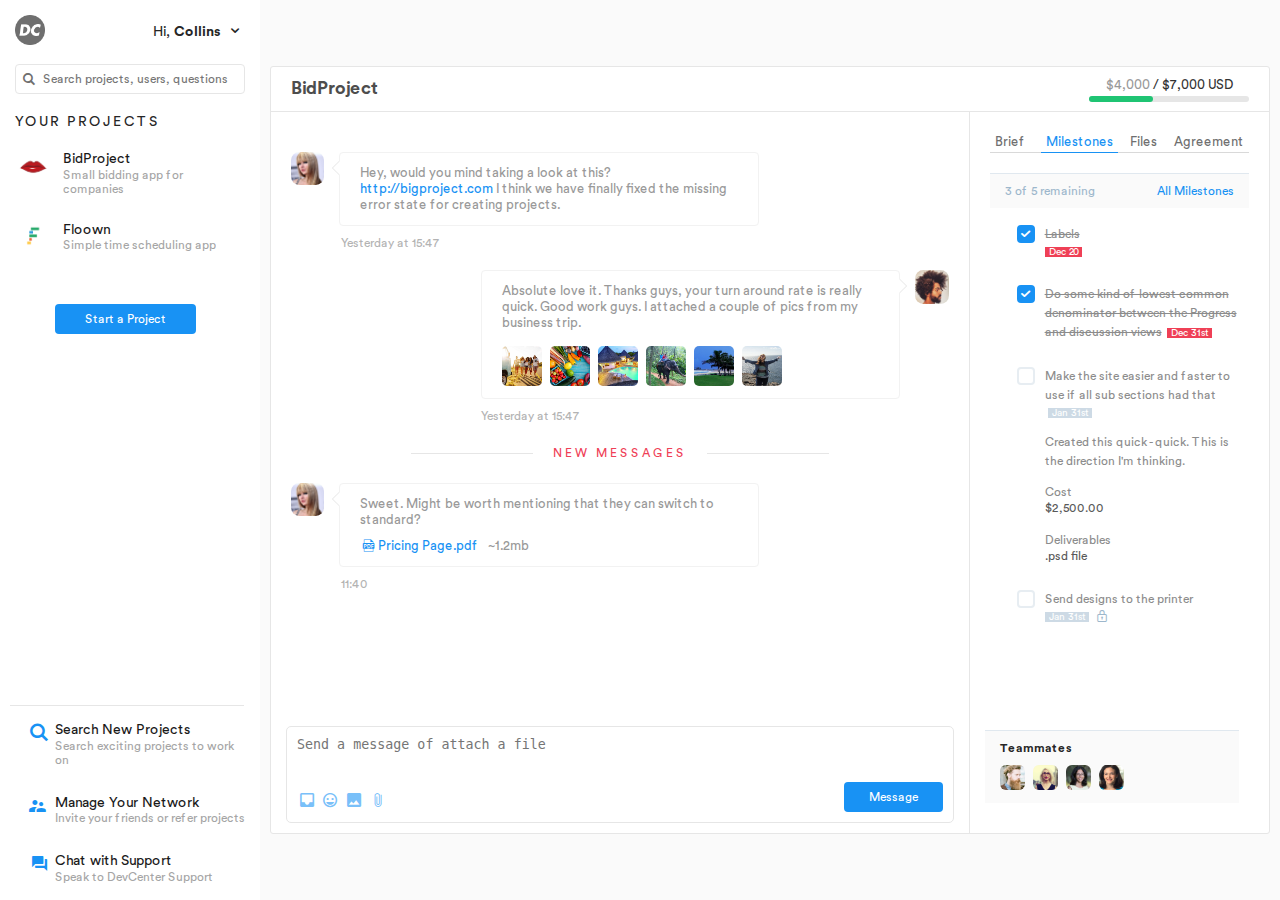
==== project.html @ 0ac83669 "completed dashboard" ====
<!DOCTYPE html>
<html>
<head>
	<title>Dashboard</title>
	<link rel="stylesheet" href="assets/css/styles.css">
	<link rel="stylesheet" href="assets/css/dashboard.css">
</head>
<body>
	<div class="container">
		<div class="sidebar">
			<div class="header row">
				<div class="logo">
					<img src="assets/img/logo.png" alt="logo">
				</div>
				<div class="account">
					Hi, <span class="bold">Collins</span>
					<span class="drop"><i class="wt-down-open"></i></span>
				</div>
			</div>
			<div class="search-box">
				<span class="icon"><i class="wt-search-3"></i></span>
				<input type="text" placeholder="Search projects, users, questions">
			</div>
			<div class="title">YOUR PROJECTS</div>
			<ul class="list addon-left mini">
				<li>
					<div class="addon">
						<img src="assets/img/kiss.png" alt="bidproject">
					</div>
					<div class="content">
						<div class="h5 heading list-heading">BidProject
							<span>Small bidding app for companies</span>
						</div>
					</div>
				</li>
				<li>
					<div class="addon">
						<img src="assets/img/floown.png" alt="floown">
					</div>
					<div class="content">
						<div class="h5 heading list-heading">Floown
							<span>Simple time scheduling app</span>
						</div>
					</div>
				</li>
			</ul>
			<div class="action">
				<button class="blue sm-font start-btn">Start a Project</button>
			</div>

			<div class="footer">
				<ul class="list addon-left mini alt">
					<li>
						<div class="addon">
							<i class="wt-search-3"></i>
						</div>
						<div class="content">
							<div class="h5 heading list-heading">Search New Projects
								<span>Search exciting projects to work on</span>
							</div>
						</div>
					</li>
					<li>
						<div class="addon">
							<i class="wt-android-contact ic-large"></i>
						</div>
						<div class="content">
							<div class="h5 heading list-heading">Manage Your Network
								<span>Invite your friends or refer projects</span>
							</div>
						</div>
					</li>
					<li>
						<div class="addon">
							<i class="wt-android-chat"></i>
						</div>
						<div class="content">
							<div class="h5 heading list-heading">Chat with Support
								<span>Speak to DevCenter Support</span>
							</div>
						</div>
					</li>
				</ul>
			</div>
		</div>

		<div class="board">
			<div class="heading">
				BidProject
				<div class="progress">
					<div class="detail">$4,000 <span>/ $7,000 USD</span></div>
					<div class="progress-bar"><span>&nbsp;</span></div>
				</div>
			</div>
			<div class="content">
				<div class="left">
					<div class="post">
						<div class="photo">
							<img src="assets/img/girl.jpg" alt="girl">
						</div>
						<div class="bubble left">Hey, would you mind taking a look at this? <a href="http://bigproject.com" target="_new">http://bigproject.com</a> I think we have finally fixed the missing error state for creating projects. </div>
					</div>
					<div class="datetime-left">Yesterday at 15:47</div>
					<div class="post">
						<div class="bubble right">
							Absolute love it. Thanks guys, your turn around rate is really quick. Good work guys. I attached a couple of pics from my business trip.
							<div class="collage">
								<div class="item">
									<img src="assets/img/trip01.jpg" alt="trip">
									<div class="overlay"><i class="wt-zoom-in"></i></div>
								</div>
								<div class="item">
									<img src="assets/img/trip02.jpg" alt="trip">
									<div class="overlay"><i class="wt-zoom-in"></i></div>
								</div>
								<div class="item">
									<img src="assets/img/trip03.jpg" alt="trip">
									<div class="overlay"><i class="wt-zoom-in"></i></div>
								</div>
								<div class="item">
									<img src="assets/img/trip04.jpg" alt="trip">
									<div class="overlay"><i class="wt-zoom-in"></i></div>
								</div>
								<div class="item">
									<img src="assets/img/trip05.jpg" alt="trip">
									<div class="overlay"><i class="wt-zoom-in"></i></div>
								</div>
								<div class="item">
									<img src="assets/img/trip06.jpg" alt="trip">
									<div class="overlay"><i class="wt-zoom-in"></i></div>
								</div>
							</div>
						</div>
						<div class="photo photo-right">
							<img src="assets/img/boy.jpg" alt="boy">
						</div>
					</div>
					<div class="datetime-right">Yesterday at 15:47</div>
					<div class="marker new">
						<div class="separator"></div>
						<span>New Messages</span>
					</div>
					<div class="post">
						<div class="photo">
							<img src="assets/img/girl.jpg" alt="girl">
						</div>
						<div class="bubble left">
							Sweet. Might be worth mentioning that they can switch to standard?
							<div class="file wt-pdf">Pricing Page.pdf<span>~1.2mb</span></div>
						</div>
					</div>
					<div class="datetime-left">11:40</div>
					<div class="message-box">
						<textarea placeholder="Send a message of attach a file"></textarea>
						<div class="action-pane">
							<div class="actions">
								<a href="#"><i class="wt-inbox"></i></a>
								<a href="#"><i class="wt-smile"></i></a>
								<a href="#"><i class="wt-photo-fill"></i></a>
								<a href="#"><i class="wt-attachment"></i></a>
							</div>
							<button class="blue sm-font">Message</button>
						</div>
					</div>
				</div>
				<div class="right">
					<ul class="tabs">
						<li><a href="#">Brief</a></li>
						<li class="active"><a href="#">Milestones</a></li>
						<li><a href="#">Files</a></li>
						<li><a href="#">Agreement</a></li>
					</ul>	
					<div class="summary">
						3 of 5 remaining
						<div class="title">All Milestones</div>
					</div>	
					<div class="task">
						<div class="checkbox checked"><i class="wt-ok"></i><input type="checkbox"></div>
						<div class="label checked">
							<p>Labels</p><br><span>Dec 20</span> 
						</div>
					</div>
					<div class="task">
						<div class="checkbox checked"><i class="wt-ok"></i><input type="checkbox"></div>
						<div class="label checked">
							<p>Do some kind of lowest common denominator between the Progress and discussion views</p><span>Dec 31st</span> 
						</div>
					</div>	
					<div class="task">
						<div class="checkbox"><i class="wt-ok"></i><input type="checkbox"></div>
						<div class="label">
							<p>Make the site easier and faster to use if all sub sections had that</p>
							<br>&nbsp;<span class="alt">Jan 31st</span> 
							<br><br><p>Created this quick - quick. This is the direction I'm thinking.</p>
							<br><br>Cost
							<p class="alt">$2,500.00</p>
							<br>Deliverables
							<p class="alt">.psd file</p>
						</div>
					</div>	
					<div class="task">
						<div class="checkbox"><i class="wt-ok"></i><input type="checkbox"></div>
						<div class="label">
							<p>Send designs to the printer</p><br><span class="alt">Jan 31st</span><i class="wt-padlock"></i>
						</div>
					</div>	
					<div class="footer">
						<div class="summary">
							<div class="header">Teammates</div>
							<div class="collage">
								<img src="assets/img/team04.jpg" alt="team">
								<img src="assets/img/team03.jpg" alt="team">
								<img src="assets/img/team02.jpg" alt="team">
								<img src="assets/img/team01.jpg" alt="team">
							</div>
						</div>	
					</div>
				</div>
			</div>
		</div>
	</div>
	
	<script type="text/javascript" src="assets/js/main.js"></script>

</body>
</html>
---- assets/css/styles.css ----
/* Globals */
/* Dimensions (Paddings) */
/* Dimensions (Font Size) */
/* Dimensions (Margin) */
/* Colors (Background) */
/* Colors (Foreground) */
/* Layout */
/* Custom */
@import url("../fonts/fontello/css/web-theme.css");
@import url("../fonts/fontello/css/animation.css");
* {
  padding: 0px;
  margin: 0px;
  border: 0px;
  box-sizing: border-box; }

*:before, *:after {
  box-sizing: border-box;
  position: relative; }

html {
  font-size: 14px;
  font-weight: normal;
  font-family: "Circular", helvetica, san-serif, arial;
  box-sizing: border-box;
  background-color: #ffffff; }

body {
  color: #6f6f6f; }

p {
  line-height: 1.3; }

.light {
  font-size: 14px;
  font-weight: normal;
  font-family: "Circular Light", helvetica, san-serif, arial; }

.bold {
  font-size: 14px;
  font-weight: bold;
  font-family: "Circular", helvetica, san-serif, arial; }

.semi-bold {
  font-size: 14px;
  font-weight: normal;
  font-family: "Circular Medium", helvetica, san-serif, arial; }

.italic {
  font-style: italic; }

.big-font {
  font-size: 64px; }

.big-font-alt {
  font-size: 64px; }

.cc {
  font-family: "Hiragino", arial !important; }

section.grey {
  background-color: #f2f2f2; }
  section.grey .ic-button {
    background-color: #e6e6e6; }
    section.grey .ic-button:hover {
      background-color: #d9d9d9; }

section.red {
  background-color: #ef4056;
  color: #ffffff; }
  section.red .ic-button {
    background-color: #ed2841; }
    section.red .ic-button:hover {
      background-color: #e9132e; }

section.white {
  background-color: #ffffff; }
  section.white .ic-button {
    background-color: #f2f2f2; }
    section.white .ic-button:hover {
      background-color: #e6e6e6; }

section.blue {
  background-color: #2F7E9C;
  color: #ffffff; }
  section.blue .ic-button {
    background-color: #296e88; }
    section.blue .ic-button:hover {
      background-color: #235e75; }

section.orange {
  background-color: #f39c12;
  color: #ffffff; }
  section.orange .ic-button {
    background-color: #e08e0b; }
    section.orange .ic-button:hover {
      background-color: #c87f0a; }

hr {
  background-color: #e6e6e6;
  width: 80%;
  height: 1px;
  margin: 10px 0px; }

hr.wide {
  width: 100%; }

hr.centered {
  margin: 10px auto; }

.break-2 {
  content: "&nbsp;";
  padding: 2px; }

.break-5 {
  content: "&nbsp;";
  padding: 5px; }

.break-10 {
  content: "&nbsp;";
  padding: 10px; }

.break-20 {
  content: "&nbsp;";
  padding: 20px; }

.break-40 {
  content: "&nbsp;";
  padding: 40px; }

/* Grid Definitions */
ul.grid {
  clear: both;
  box-sizing: content-box;
  margin: auto -40px; }

ul.grid:after {
  visibility: hidden;
  display: block;
  content: " ";
  height: 0;
  font-size: 0;
  clear: both; }

ul.grid > li {
  float: left;
  padding: 0px 40px; }

ul.grid.grid-2 > li {
  width: 50%; }

ul.grid.grid-3 > li {
  width: 33.3333%; }

ul.grid.grid-4 > li {
  width: 25%; }

ul.grid.grid-5 > li {
  width: 20%; }

ul.grid.separator > li {
  border-left: 1px solid #e6e6e6; }

ul.grid.separator > li:first-child {
  border-left: 0px; }

/* Lists Definitions */
ul.list {
  list-style: none; }

ul.list li {
  padding: 10px 0px;
  width: 100%; }

ul.list.separator li {
  padding: 10px 0px;
  width: 100%;
  border-bottom: 1px solid #e6e6e6; }

ul.list.separator li:first-child, ul.list li:first-child {
  padding-top: 0px; }

ul.list.separator li:last-child {
  border-bottom: 0px; }

ul.list.addon-right li .addon {
  width: 20%;
  float: right;
  margin-left: 5%;
  padding: 13px 0px; }

ul.list.addon-right li .content {
  width: 75%;
  float: left;
  border-bottom: 1px solid #e6e6e6;
  padding: 10px 0px; }

ul.list.addon-right li:first-child .content {
  padding-top: 0px; }

ul.list.addon-left li .addon {
  width: 20%;
  float: left;
  margin-right: 5%;
  padding: 13px 0px; }

ul.list.addon-left li .content {
  width: 75%;
  float: left;
  border-bottom: 1px solid #e6e6e6;
  padding: 10px 0px; }

ul.list.addon-left li:first-child .content {
  padding-top: 0px; }

ul.list.addon-right li, ul.list.addon-left li {
  clear: both;
  box-sizing: content-box;
  border: 0px;
  padding: 0px; }

ul.list.addon-right li:after, ul.list.addon-left li:after {
  visibility: hidden;
  display: block;
  content: " ";
  height: 0;
  font-size: 0;
  clear: both; }

.list-heading {
  line-height: 1.8 !important;
  margin-top: -5px; }

.list-heading span {
  line-height: 1.2 !important;
  padding-left: 0px !important; }

.header-board {
  position: relative;
  z-index: 1;
  border-bottom: 1px solid #95a5a6;
  box-shadow: 0px 1px 2px rgba(0, 0, 0, 0.2); }

.header-board.large {
  padding: 32px 48px 20px 48px; }

.header-board.small {
  padding: 10px 0px; }

.container {
  max-width: 1000px;
  margin: 0px auto; }

.container.box {
  padding: 40px 0px; }

/* H Headings Definitions */
h1, .h1 {
  font-size: 34px;
  font-weight: 300; }

h2, .h2 {
  font-size: 28px;
  font-weight: 200; }

h3, .h3 {
  font-size: 22px;
  font-weight: 100; }

h4, .h4 {
  font-size: 18px; }

h5, .h5 {
  font-size: 16px; }

h6, .h6 {
  font-size: 12px; }

h1.heading, .h1.heading, h2.heading, .h2.heading,
h3.heading, .h3.heading, h4.heading, .h4.heading,
h5.heading, .h5.heading, h6.heading, .h6.heading {
  line-height: 1.1; }

h1.heading span, .h1.heading span, h2.heading span, .h2.heading span,
h3.heading span, .h3.heading span, h4.heading span, .h4.heading span,
h5.heading span, .h5.heading span, h5.heading span, .h5.heading span {
  font-size: 14px;
  font-weight: "normal";
  font-family: "Circular", helvetica, san-serif, arial;
  font-weight: 400;
  display: block;
  color: inherit;
  font-size: 14px;
  opacity: 0.7;
  padding-left: 1px; }

/* Links Definitino */
a, .a {
  padding: 4px 8px;
  text-decoration: none;
  font-size: 14px;
  font-weight: "normal";
  font-family: "Circular Light", helvetica, san-serif, arial;
  font-weight: bold;
  color: inherit; }

a.underline:hover, .a.underline:hover {
  text-decoration: underline; }

a.red, .a.red {
  color: #ef4056; }
  a.red:hover, .a.red:hover {
    color: #b91025; }

a.orange, .a.orange {
  color: #f39c12; }
  a.orange:hover, .a.orange:hover {
    color: #976008; }

a.dark, .a.dark {
  color: #2c3e50; }
  a.dark:hover, .a.dark:hover {
    color: #080b0e; }

a.white, .a.white {
  color: #ffffff; }
  a.white:hover, .a.white:hover {
    color: #cccccc; }

a.grey, .a.grey {
  color: #95a5a6; }
  a.grey:hover, .a.grey:hover {
    color: #617374; }

a.blue, .a.blue {
  color: #2F7E9C; }
  a.blue:hover, .a.blue:hover {
    color: #173f4e; }

a.small, .a.small {
  font-size: 12px;
  padding: 2px 6px; }

a.clear {
  padding: 0px; }

/* Button Definition */
button, .button {
  border-radius: 4px;
  padding: 10px 14px;
  font-size: 14px;
  font-weight: "normal";
  font-family: "Circular Light", helvetica, san-serif, arial;
  font-weight: bold;
  color: #ffffff !important;
  cursor: pointer;
  margin-right: 10px; }

button.small, .button.small {
  padding: 5px 8px;
  font-size: 12px;
  margin-right: 5px; }

button.large, .button.large {
  padding: 15px 22px; }

button.red, .button.red {
  background-color: #ef4056; }
  button.red:hover, .button.red:hover {
    background-color: #ed2841; }
    button.red:hover:active, .button.red:hover:active {
      background-color: #d1122a; }

button.blue, .button.blue {
  background-color: #2F7E9C; }
  button.blue:hover, .button.blue:hover {
    background-color: #296e88; }
    button.blue:hover:active, .button.blue:hover:active {
      background-color: #1d4f61; }

button.orange, .button.orange {
  background-color: #f39c12; }
  button.orange:hover, .button.orange:hover {
    background-color: #e08e0b; }
    button.orange:hover:active, .button.orange:hover:active {
      background-color: #b06f09; }

button.dark, .button.dark {
  background-color: #2c3e50; }
  button.dark:hover, .button.dark:hover {
    background-color: #233140; }
    button.dark:hover:active, .button.dark:hover:active {
      background-color: #11181f; }

button.white, .button.white {
  background-color: #ffffff;
  color: #6f6f6f !important; }
  button.white:hover, .button.white:hover {
    background-color: #f2f2f2; }
    button.white:hover:active, .button.white:hover:active {
      background-color: #d9d9d9; }

button.rounded, .button.rounded {
  border-radius: 25px; }

/* Form Input Definition */
input {
  max-width: 94%;
  min-width: 80px;
  background-color: #ffffff;
  color: #555555;
  font-size: 14px;
  padding: 8px 14px;
  margin: 4px 6px; }

input.small {
  font-size: 12px;
  padding: 4px 8px; }

input.large {
  font-size: 18px;
  padding: 10px 16px; }

input.wide {
  width: 100%; }

input.rounded {
  border-radius: 15px; }

input.bordered {
  border: 1px solid #555555; }

input.plain {
  border-radius: 0px;
  border-color: transparent; }

.input-wrapper {
  max-width: 100%;
  min-width: 80px;
  display: inline-block;
  margin: 10px; }

.input-wrapper span {
  display: block;
  color: #d9d9d9;
  text-align: left;
  line-height: 1.0;
  text-overflow: ellipsis; }

.input-wrapper input {
  margin: 0px;
  outline: 0px;
  color: #ffffff;
  border: 0px;
  border-radius: 0px;
  background-color: transparent;
  border-bottom: 1px solid #bbbbbb;
  padding-left: 0px; }

.input-wrapper.small span {
  font-size: 12px; }

.input-wrapper.small input {
  font-size: 12px;
  padding: 4px 8px;
  padding-left: 0px; }

.input-wrapper.large input {
  font-size: 18px;
  padding: 10px 16px;
  padding-left: 0px; }

.input-wrapper.grey span {
  color: #888888; }

.input-wrapper.grey input {
  color: #555555;
  border-color: #bbbbbb; }

.ic-small {
  font-size: 14px; }

.ic-large {
  font-size: 20px; }

.ic-x-large {
  font-size: 32px; }

.ic-xx-large {
  font-size: 48px; }

.ic-xxx-large {
  font-size: 96px; }

.ic-x-small {
  font-size: 10px; }

.ic-button {
  padding: 15px;
  border-radius: 5px;
  cursor: pointer; }

.ic-button.rounded {
  border-radius: 50%; }

/* Globals */
.truncate {
  white-space: nowrap;
  overflow: hidden;
  text-overflow: ellipsis; }

.row {
  clear: both;
  box-sizing: content-box; }

.row:after {
  visibility: hidden;
  display: block;
  content: " ";
  height: 0;
  font-size: 0;
  clear: both; }

.hide {
  display: none; }

.show {
  display: inline-block; }

.bg-red {
  background-color: #ef4056; }
  .bg-red .darken {
    background-color: #ed2841; }

.bg-blue {
  background-color: #2F7E9C; }
  .bg-blue .darken {
    background-color: #296e88; }

.bg-orange {
  background-color: #f39c12; }
  .bg-orange .darken {
    background-color: #e08e0b; }

.bg-dark {
  background-color: #2c3e50; }
  .bg-dark .darken {
    background-color: #233140; }

.bg-white {
  background-color: #ffffff; }
  .bg-white .darken {
    background-color: #f2f2f2; }

.bg-grey {
  background-color: #95a5a6; }
  .bg-grey .darken {
    background-color: #87999a; }

/*# sourceMappingURL=styles.css.map */
---- assets/css/dashboard.css ----
/* Globals */
/* Dimensions (Paddings) */
/* Dimensions (Font Size) */
/* Dimensions (Margin) */
/* Colors (Background) */
/* Colors (Foreground) */
/* Layout */
/* Custom */
@import url(../fonts/circular/stylesheet.css);
body {
  font-size: 14px;
  font-weight: normal;
  font-family: "Circular", helvetica, san-serif, arial;
  background-color: #fafafa;
  display: table;
  height: 100%;
  width: 100%;
  min-height: 100vh; }

input, button {
  font-size: 14px;
  font-weight: normal;
  font-family: "Circular", helvetica, san-serif, arial; }

.container {
  background-color: #fafafa;
  display: flex;
  align-items: center;
  justify-content: center;
  min-height: 100%;
  width: 100%;
  max-width: 100vw; }

.sidebar {
  position: fixed;
  width: 260px;
  background-color: #ffffff;
  padding: 15px;
  left: 0px;
  top: 0px;
  height: 100%; }

.sidebar .account {
  color: #262626; }

.sidebar .header {
  height: 34px;
  display: flex;
  align-items: center;
  justify-content: center; }

.sidebar .header .logo {
  max-width: 25%;
  flex: 1;
  align-self: flex-start;
  height: 100%; }

.sidebar .header .logo img {
  width: 30px; }

.sidebar .header .account {
  min-width: 75%;
  flex: 1;
  align-self: center;
  text-align: right; }

.sidebar .search-box {
  font-size: 12px;
  height: 30px;
  border: 1px solid #e6e6e6;
  border-radius: 4px;
  display: flex;
  align-items: center;
  margin-top: 15px; }

.sidebar .search-box .icon {
  margin-left: 5px; }

.sidebar .search-box input {
  font-size: 12px;
  display: inline;
  margin: 0px;
  padding: 0px;
  margin-left: 5px;
  width: 100%;
  outline: 0px; }

.sidebar .title {
  font-weight: 100;
  color: #262626;
  margin-top: 20px;
  margin-bottom: 10px;
  letter-spacing: 2px; }

.sidebar .start-btn {
  padding: 8px 30px;
  align-self: center; }

.sidebar .action {
  display: flex;
  align-items: center;
  justify-content: center;
  margin: 40px auto; }

.sidebar .footer {
  background-color: #ffffff;
  position: absolute;
  bottom: 0px;
  left: 10px;
  width: 90%;
  height: auto;
  border-top: 1px solid #e6e6e6; }

/* Board definition */
.board {
  background-color: #ffffff;
  border: 1px solid #e6e6e6;
  border-radius: 3px;
  width: 1000px;
  height: 768px;
  margin-left: 260px; }

.board .heading {
  font-size: 18px;
  font-weight: bold;
  color: #4d4d4d;
  padding: 10px 20px;
  border-bottom: 1px solid #e6e6e6;
  height: 45px; }

.board .heading .progress {
  float: right;
  width: 160px;
  text-align: center; }

.board .heading .progress .detail {
  font-size: 13px;
  font-weight: 100;
  color: #999999; }

.board .heading .progress .detail span {
  color: #333333; }

.board .heading .progress .progress-bar {
  background-color: #e6e6e6;
  height: 6px;
  border-radius: 3px;
  margin-top: 3px; }

.progress .progress-bar span {
  display: block;
  width: 40%;
  background-color: #1fc473;
  height: 100%;
  border-radius: 3px; }

.board .content {
  display: flex;
  width: 100%;
  height: calc(100% - 45px); }

.board .content > .left {
  width: 70%;
  border-right: 1px solid #e6e6e6;
  position: relative;
  overflow-y: scroll; }

.board .content .left > .post:first-child {
  margin-top: 40px; }

.board .content > .right {
  position: relative;
  width: 30%;
  overflow-y: scroll;
  padding: 20px; }

.board .content > .right .footer {
  position: absolute;
  bottom: 20px;
  left: 15px;
  width: calc(100% - 45px); }

/* post definition */
.post {
  display: flex;
  margin: 10px; }

.post .photo {
  width: 50px;
  height: 50px;
  margin-left: 10px; }

.post .photo.photo-right {
  margin-right: 10px;
  margin-left: 0px; }

.post .photo img {
  width: 100%;
  border-radius: 25%; }

.post .bubble {
  position: relative;
  margin-left: 15px;
  border: 1px solid #f2f2f2;
  padding: 12px 20px;
  font-size: 13px;
  color: #999999; }

.post .bubble.left {
  margin-right: 200px;
  border-radius: 4px;
  width: calc(100% - 60px); }

.post .bubble.left::after {
  content: "";
  position: absolute;
  top: 10px;
  left: -5px;
  background-color: #ffffff;
  height: 10px;
  width: 10px;
  transform: rotateZ(-45deg); }

.post .bubble.left::before {
  content: "";
  position: absolute;
  top: 10px;
  left: -6px;
  background-color: #e6e6e6;
  height: 10px;
  width: 10px;
  transform: rotateZ(-45deg); }

.post .bubble.right {
  margin-left: 200px;
  border-radius: 4px;
  width: calc(100% - 80px);
  margin-right: 15px; }

.post .bubble.right::after {
  content: "";
  position: absolute;
  top: 10px;
  right: -5px;
  background-color: #ffffff;
  height: 10px;
  width: 10px;
  transform: rotateZ(-45deg); }

.post .bubble.right::before {
  content: "";
  position: absolute;
  top: 10px;
  right: -6px;
  background-color: #e6e6e6;
  height: 10px;
  width: 10px;
  transform: rotateZ(-45deg); }

.datetime-left {
  margin: 0px 0px 20px 70px;
  color: #b3b3b3;
  font-size: 12px; }

.datetime-right {
  margin: 0px 0px 20px 210px;
  color: #b3b3b3;
  font-size: 12px; }

.post .bubble a {
  font-size: inherit;
  font-weight: inherit;
  padding: 0px;
  font-family: inherit;
  color: #1892F4; }

.post .bubble .collage {
  width: 100%;
  height: 40px;
  margin-top: 15px;
  text-align: left; }

.post .bubble .collage .item {
  position: relative;
  width: 40px;
  height: 40px;
  margin-right: 5px;
  display: inline-block; }

.post .bubble .collage .item img {
  border-radius: 5px;
  max-width: 100%; }

.post .bubble .collage .item .overlay {
  transition: all .4s ease-in-out;
  position: absolute;
  height: 100%;
  width: 100%;
  left: 0px;
  top: 0px;
  background-color: rgba(0, 15, 50, 0.7);
  border-radius: 5px;
  display: flex;
  align-items: center;
  justify-content: center;
  color: #ffffff;
  opacity: 0; }

.post .bubble .collage .item:hover > .overlay {
  opacity: 1; }

.post .bubble .file {
  color: #1892F4;
  margin-top: 10px;
  cursor: pointer; }

.post .bubble .file span {
  color: #999999;
  margin-left: 10px; }

/* message-box definition */
.message-box {
  position: absolute;
  bottom: 10px;
  left: 15px;
  border: 1px solid #e6e6e6;
  border-radius: 5px;
  width: calc(100% - 30px);
  background-color: #ffffff; }

.message-box textarea {
  width: calc(100% - 20px);
  height: calc(100% - 50px);
  padding: 10px;
  background-color: transparent;
  outline: 0px;
  resize: none; }

.message-box .action-pane {
  display: flex; }

.message-box .action-pane .actions {
  width: 40%;
  flex: 1;
  align-self: flex-start;
  margin-top: 10px;
  margin-left: 10px; }

.message-box .action-pane .actions a {
  padding: 0px;
  color: #79c0f9; }
  .message-box .action-pane .actions a:hover {
    color: #1892f4; }

.message-box .action-pane button {
  align-self: flex-end;
  margin-bottom: 10px;
  padding: 8px 25px; }

.marker {
  display: flex;
  align-items: center;
  justify-content: center;
  margin: 20px auto;
  height: 20px;
  background-color: #ffffff;
  border: 0px; }

.marker .separator {
  background-color: #e6e6e6;
  height: 1px;
  width: 60%; }

.marker span {
  position: absolute;
  text-transform: uppercase;
  background-color: inherit;
  padding: 0px 20px; }

.marker.new span {
  color: #ef4056;
  font-size: 12px;
  letter-spacing: 3px; }

.right .summary {
  margin-top: 20px;
  border-top: 1px solid #e0e8ef;
  background-color: #fafafa;
  padding: 10px 15px;
  font-size: 12px;
  color: #9db7cc;
  margin-bottom: 10px; }

.right .summary > .title {
  float: right;
  color: #1892F4; }

.right .task {
  display: flex;
  min-height: 50px;
  margin: 10px 20px;
  border-radius: 4px;
  border: 2px solid transparent;
  padding: 5px;
  margin-right: 0px;
  cursor: default; }

.right .task:hover {
  border-color: #e7edf2; }

.right .task .checkbox {
  align-self: flex-start;
  width: 18px;
  margin-right: 10px; }

.right .task .label {
  width: calc(100% - 28px);
  color: #8c8c8c;
  font-size: 12px; }

.right .task .label span {
  background-color: #ef4056;
  color: #ffffff;
  padding: 0px 4px;
  font-size: 10px; }

.right .task .label span.alt {
  background-color: #9db7cc;
  opacity: 0.5;
  margin-top: 10px; }

.right .task .label p {
  display: inline;
  margin-right: 5px;
  line-height: 1.6; }

.right .task .label p.alt {
  color: #595959;
  display: block; }

.right .task .label.checked p {
  text-decoration: line-through; }

.right .task .label i {
  margin-left: 5px;
  color: #9db7cc; }

.right .footer > .summary .header {
  font-size: 12px;
  font-weight: 600;
  color: #262626; }

.right .footer > .summary .collage {
  margin-top: 10px; }

.right .footer > .summary .collage img {
  width: 25px;
  height: 25px;
  border-radius: 6px;
  display: inline-block;
  margin-right: 5px; }

div.checkbox input {
  display: none; }

div.checkbox i {
  visibility: hidden;
  font-size: 10px;
  color: #ffffff; }

div.checkbox {
  border: 2px solid #e7edf2;
  border-radius: 4px;
  height: 18px;
  width: 18px;
  transition: all .2s ease-in-out;
  cursor: pointer;
  display: flex;
  align-items: center; }

div.checkbox:hover {
  border-color: #1892F4; }

div.checkbox.checked {
  background-color: #1892F4;
  border-color: #1892F4; }
  div.checkbox.checked:hover {
    background-color: #0b85e7; }

div.checkbox.checked > i {
  visibility: visible; }

ul.tabs {
  list-style: none;
  display: flex; }

ul.tabs li {
  display: inline-flex;
  flex: 1;
  border-bottom: 1px solid #d9d9d9;
  text-align: center; }

ul.tabs li:hover {
  border-bottom: 1px solid #1892F4; }

ul.tabs li.active {
  border-bottom: 1px solid #1892F4;
  color: #1892F4; }

ul.tabs li a {
  font-size: 13px;
  font-family: inherit;
  font-weight: 100;
  padding: 2px 5px;
  text-align: center;
  display: block;
  width: 100%; }

ul.tabs > li:first-child a, li:last-child a {
  width: auto;
  display: block; }

button.blue {
  background-color: #1892F4; }
  button.blue:hover {
    background-color: #0b85e7; }
    button.blue:hover:active {
      background-color: #0969b7; }

button.sm-font {
  font-size: 12px; }

ul.list.mini {
  margin-left: -10px; }

ul.list.mini li .addon {
  width: 15%;
  padding: 0px;
  margin-top: 0px;
  margin-left: 5px; }

ul.list.mini li .addon img {
  width: 100%;
  border-radius: 4px; }

ul.list.mini li .content {
  border: 0px;
  width: auto;
  padding: 0px;
  max-width: 75%; }

ul.list.mini li .content .heading {
  font-size: 14px;
  color: #1a1a1a;
  line-height: 1.2 !important;
  margin: 0px; }

ul.list.mini li .content .heading span {
  color: gray;
  font-size: 12px; }

ul.list.mini li {
  background-color: #ffffff;
  border-radius: 4px;
  margin: 5px auto;
  padding: 10px 5px;
  cursor: default; }
  ul.list.mini li:hover {
    background-color: #f2f2f2; }
    ul.list.mini li:hover:active {
      background-color: #d9d9d9; }

ul.list.mini.alt {
  margin-left: -5px; }

ul.list.mini.alt li .addon {
  color: #1892F4;
  font-size: 18px;
  text-align: right;
  display: flex;
  align-content: center;
  justify-content: flex-end;
  margin-right: 3px;
  transition: all .2s ease-in-out; }

ul.list.mini.alt li {
  border: 1px solid transparent; }

ul.list.mini.alt li:hover {
  background-color: #ffffff;
  border: 1px solid #e6e6e6; }

ul.list.mini.alt li .content {
  max-width: 80%; }

ul.list.mini.alt li:hover > .addon {
  width: 10%; }

/*# sourceMappingURL=dashboard.css.map */
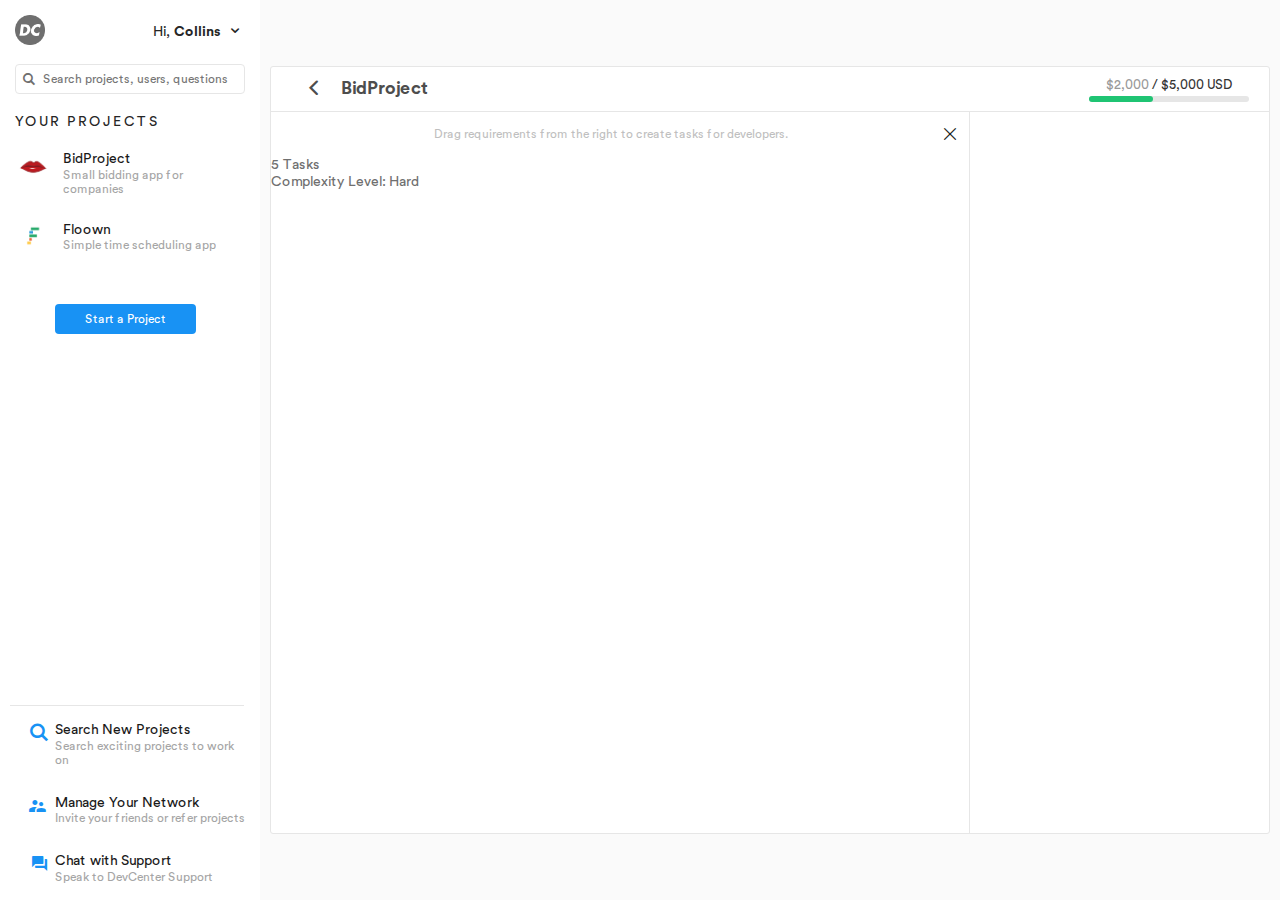
==== commit 7226bb39: "project page startup" ====
--- a/project.html
+++ b/project.html
@@ -1,7 +1,7 @@
 <!DOCTYPE html>
 <html>
 <head>
-	<title>Dashboard</title>
+	<title>BidProject</title>
 	<link rel="stylesheet" href="assets/css/styles.css">
 	<link rel="stylesheet" href="assets/css/dashboard.css">
 </head>
@@ -86,135 +86,30 @@
 
 		<div class="board">
 			<div class="heading">
+				<div class="back-btn"><i class="wt-left-open-1"></i></div>
 				BidProject
 				<div class="progress">
-					<div class="detail">$4,000 <span>/ $7,000 USD</span></div>
+					<div class="detail">$2,000 <span>/ $5,000 USD</span></div>
 					<div class="progress-bar"><span>&nbsp;</span></div>
 				</div>
 			</div>
 			<div class="content">
 				<div class="left">
-					<div class="post">
-						<div class="photo">
-							<img src="assets/img/girl.jpg" alt="girl">
+					<div class="alert">Drag requirements from the right to create tasks for developers. <span><i class="wt-cancel-1"></i></span></div>
+					<div class="assignment">
+						<div class="action">
+							<p>5 Tasks</p>
+							<span>Complexity Level: Hard</span>
 						</div>
-						<div class="bubble left">Hey, would you mind taking a look at this? <a href="http://bigproject.com" target="_new">http://bigproject.com</a> I think we have finally fixed the missing error state for creating projects. </div>
-					</div>
-					<div class="datetime-left">Yesterday at 15:47</div>
-					<div class="post">
-						<div class="bubble right">
-							Absolute love it. Thanks guys, your turn around rate is really quick. Good work guys. I attached a couple of pics from my business trip.
-							<div class="collage">
-								<div class="item">
-									<img src="assets/img/trip01.jpg" alt="trip">
-									<div class="overlay"><i class="wt-zoom-in"></i></div>
-								</div>
-								<div class="item">
-									<img src="assets/img/trip02.jpg" alt="trip">
-									<div class="overlay"><i class="wt-zoom-in"></i></div>
-								</div>
-								<div class="item">
-									<img src="assets/img/trip03.jpg" alt="trip">
-									<div class="overlay"><i class="wt-zoom-in"></i></div>
-								</div>
-								<div class="item">
-									<img src="assets/img/trip04.jpg" alt="trip">
-									<div class="overlay"><i class="wt-zoom-in"></i></div>
-								</div>
-								<div class="item">
-									<img src="assets/img/trip05.jpg" alt="trip">
-									<div class="overlay"><i class="wt-zoom-in"></i></div>
-								</div>
-								<div class="item">
-									<img src="assets/img/trip06.jpg" alt="trip">
-									<div class="overlay"><i class="wt-zoom-in"></i></div>
-								</div>
-							</div>
-						</div>
-						<div class="photo photo-right">
-							<img src="assets/img/boy.jpg" alt="boy">
+						<div class="tags">
+							
 						</div>
 					</div>
-					<div class="datetime-right">Yesterday at 15:47</div>
-					<div class="marker new">
-						<div class="separator"></div>
-						<span>New Messages</span>
-					</div>
-					<div class="post">
-						<div class="photo">
-							<img src="assets/img/girl.jpg" alt="girl">
-						</div>
-						<div class="bubble left">
-							Sweet. Might be worth mentioning that they can switch to standard?
-							<div class="file wt-pdf">Pricing Page.pdf<span>~1.2mb</span></div>
-						</div>
-					</div>
-					<div class="datetime-left">11:40</div>
-					<div class="message-box">
-						<textarea placeholder="Send a message of attach a file"></textarea>
-						<div class="action-pane">
-							<div class="actions">
-								<a href="#"><i class="wt-inbox"></i></a>
-								<a href="#"><i class="wt-smile"></i></a>
-								<a href="#"><i class="wt-photo-fill"></i></a>
-								<a href="#"><i class="wt-attachment"></i></a>
-							</div>
-							<button class="blue sm-font">Message</button>
-						</div>
-					</div>
+					<div class="assignment"></div>
+					<div class="assignment"></div>
 				</div>
 				<div class="right">
-					<ul class="tabs">
-						<li><a href="#">Brief</a></li>
-						<li class="active"><a href="#">Milestones</a></li>
-						<li><a href="#">Files</a></li>
-						<li><a href="#">Agreement</a></li>
-					</ul>	
-					<div class="summary">
-						3 of 5 remaining
-						<div class="title">All Milestones</div>
-					</div>	
-					<div class="task">
-						<div class="checkbox checked"><i class="wt-ok"></i><input type="checkbox"></div>
-						<div class="label checked">
-							<p>Labels</p><br><span>Dec 20</span> 
-						</div>
-					</div>
-					<div class="task">
-						<div class="checkbox checked"><i class="wt-ok"></i><input type="checkbox"></div>
-						<div class="label checked">
-							<p>Do some kind of lowest common denominator between the Progress and discussion views</p><span>Dec 31st</span> 
-						</div>
-					</div>	
-					<div class="task">
-						<div class="checkbox"><i class="wt-ok"></i><input type="checkbox"></div>
-						<div class="label">
-							<p>Make the site easier and faster to use if all sub sections had that</p>
-							<br>&nbsp;<span class="alt">Jan 31st</span> 
-							<br><br><p>Created this quick - quick. This is the direction I'm thinking.</p>
-							<br><br>Cost
-							<p class="alt">$2,500.00</p>
-							<br>Deliverables
-							<p class="alt">.psd file</p>
-						</div>
-					</div>	
-					<div class="task">
-						<div class="checkbox"><i class="wt-ok"></i><input type="checkbox"></div>
-						<div class="label">
-							<p>Send designs to the printer</p><br><span class="alt">Jan 31st</span><i class="wt-padlock"></i>
-						</div>
-					</div>	
-					<div class="footer">
-						<div class="summary">
-							<div class="header">Teammates</div>
-							<div class="collage">
-								<img src="assets/img/team04.jpg" alt="team">
-								<img src="assets/img/team03.jpg" alt="team">
-								<img src="assets/img/team02.jpg" alt="team">
-								<img src="assets/img/team01.jpg" alt="team">
-							</div>
-						</div>	
-					</div>
+					
 				</div>
 			</div>
 		</div>
--- a/assets/css/styles.css
+++ b/assets/css/styles.css
@@ -298,10 +298,6 @@
 a, .a {
   padding: 4px 8px;
   text-decoration: none;
-  font-size: 14px;
-  font-weight: "normal";
-  font-family: "Circular Light", helvetica, san-serif, arial;
-  font-weight: bold;
   color: inherit; }
 
 a.underline:hover, .a.underline:hover {
@@ -342,7 +338,8 @@
   padding: 2px 6px; }
 
 a.clear {
-  padding: 0px; }
+  padding: 0px;
+  font-weight: 100; }
 
 /* Button Definition */
 button, .button {
--- a/assets/css/dashboard.css
+++ b/assets/css/dashboard.css
@@ -147,12 +147,11 @@
   border-radius: 3px;
   margin-top: 3px; }
 
-.progress .progress-bar span {
-  display: block;
-  width: 40%;
-  background-color: #1fc473;
-  height: 100%;
-  border-radius: 3px; }
+.board .heading .back-btn {
+  float: left;
+  width: 40px;
+  cursor: pointer;
+  margin-left: 10px; }
 
 .board .content {
   display: flex;
@@ -460,6 +459,23 @@
   display: inline-block;
   margin-right: 5px; }
 
+div.alert {
+  padding: 15px 10px;
+  font-size: 12px;
+  text-align: center;
+  color: #bfbfbf; }
+
+div.alert span {
+  float: right;
+  color: #1a1a1a; }
+
+div.progress .progress-bar span {
+  display: block;
+  width: 40%;
+  background-color: #1fc473;
+  height: 100%;
+  border-radius: 3px; }
+
 div.checkbox input {
   display: none; }
 
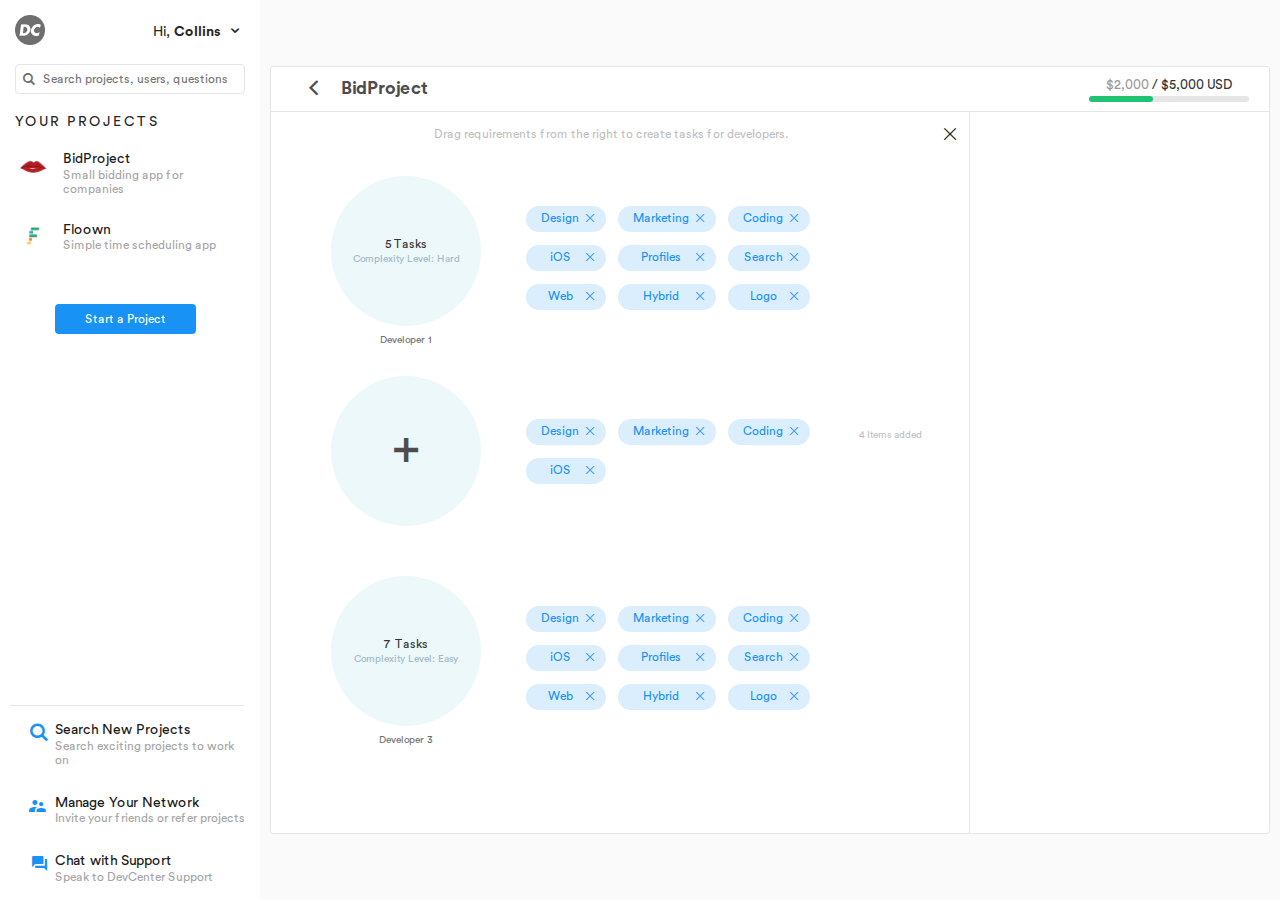
==== commit 0a5c49af: "finalized project center" ====
--- a/project.html
+++ b/project.html
@@ -98,15 +98,58 @@
 					<div class="alert">Drag requirements from the right to create tasks for developers. <span><i class="wt-cancel-1"></i></span></div>
 					<div class="assignment">
 						<div class="action">
-							<p>5 Tasks</p>
-							<span>Complexity Level: Hard</span>
+							<div>
+								<p>5 Tasks</p>
+								<span>Complexity Level: Hard</span>
+							</div>
+							<div class="tag-line">Developer 1</div>
 						</div>
 						<div class="tags">
-							
+							<div class="tag">Design<span><i class="wt-cancel-1"></i></span></div>
+							<div class="tag">Marketing<span><i class="wt-cancel-1"></i></span></div>
+							<div class="tag">Coding<span><i class="wt-cancel-1"></i></span></div>
+							<div class="tag">iOS<span><i class="wt-cancel-1"></i></span></div>
+							<div class="tag">Profiles<span><i class="wt-cancel-1"></i></span></div>
+							<div class="tag">Search<span><i class="wt-cancel-1"></i></span></div>
+							<div class="tag">Web<span><i class="wt-cancel-1"></i></span></div>
+							<div class="tag">Hybrid<span><i class="wt-cancel-1"></i></span></div>
+							<div class="tag">Logo<span><i class="wt-cancel-1"></i></span></div>
 						</div>
 					</div>
-					<div class="assignment"></div>
-					<div class="assignment"></div>
+					<div class="assignment">
+						<div class="action">
+							<div>
+								<i class="wt-cancel ic-large rt"></i>
+							</div>
+						</div>
+						<div class="tags">
+							<div class="tag">Design<span><i class="wt-cancel-1"></i></span></div>
+							<div class="tag">Marketing<span><i class="wt-cancel-1"></i></span></div>
+							<div class="tag">Coding<span><i class="wt-cancel-1"></i></span></div>
+							<div class="tag">iOS<span><i class="wt-cancel-1"></i></span></div>
+							<div class="tag-line alt">4 Items added</div>
+						</div>
+					</div>
+					<div class="assignment">
+						<div class="action">
+							<div>
+								<p>7 Tasks</p>
+								<span>Complexity Level: Easy</span>
+							</div>
+							<div class="tag-line">Developer 3</div>
+						</div>
+						<div class="tags">
+							<div class="tag">Design<span><i class="wt-cancel-1"></i></span></div>
+							<div class="tag">Marketing<span><i class="wt-cancel-1"></i></span></div>
+							<div class="tag">Coding<span><i class="wt-cancel-1"></i></span></div>
+							<div class="tag">iOS<span><i class="wt-cancel-1"></i></span></div>
+							<div class="tag">Profiles<span><i class="wt-cancel-1"></i></span></div>
+							<div class="tag">Search<span><i class="wt-cancel-1"></i></span></div>
+							<div class="tag">Web<span><i class="wt-cancel-1"></i></span></div>
+							<div class="tag">Hybrid<span><i class="wt-cancel-1"></i></span></div>
+							<div class="tag">Logo<span><i class="wt-cancel-1"></i></span></div>
+						</div>
+					</div>
 				</div>
 				<div class="right">
 					
--- a/assets/css/dashboard.css
+++ b/assets/css/dashboard.css
@@ -459,6 +459,79 @@
   display: inline-block;
   margin-right: 5px; }
 
+.assignment {
+  display: flex;
+  margin: 20px 20px 50px 60px; }
+
+.assignment .action {
+  display: table;
+  border-radius: 50%;
+  height: 150px;
+  width: 150px;
+  background-color: #edf8fa;
+  position: relative; }
+
+.assignment .action > div:first-child {
+  display: table-cell;
+  vertical-align: middle;
+  width: 100%;
+  text-align: center;
+  font-size: 10px; }
+
+.assignment .action p {
+  color: #333333;
+  font-size: 12px; }
+
+.assignment .action span {
+  color: #9db7cc; }
+
+.assignment .tags {
+  display: grid;
+  grid-template-columns: auto auto auto;
+  grid-gap: 3px 2px;
+  margin-left: 40px;
+  width: calc(80% - 200px);
+  max-height: 100px;
+  align-self: center;
+  position: relative; }
+
+.assignment .tags .tag {
+  background-color: #dbeefd;
+  padding: 5px 10px;
+  margin: 5px;
+  border-radius: 15px;
+  font-size: 12px;
+  color: #1892F4;
+  height: 26px;
+  text-align: center; }
+
+.assignment .tags .tag span {
+  float: right;
+  font-size: 8px;
+  line-height: 2; }
+
+.assignment .tag-line {
+  font-size: 10px;
+  position: absolute;
+  bottom: -20px;
+  left: 0px;
+  width: 100%;
+  text-align: center; }
+
+.assignment .tag-line.alt {
+  left: 100%;
+  width: auto;
+  top: 15px;
+  bottom: auto;
+  min-width: 150px;
+  color: #bfbfbf; }
+
+.assignment .action > div:first-child i {
+  color: #4d4d4d; }
+
+.assignment .action > div:first-child i.rt::before {
+  transform: rotateZ(-45deg); }
+
 div.alert {
   padding: 15px 10px;
   font-size: 12px;
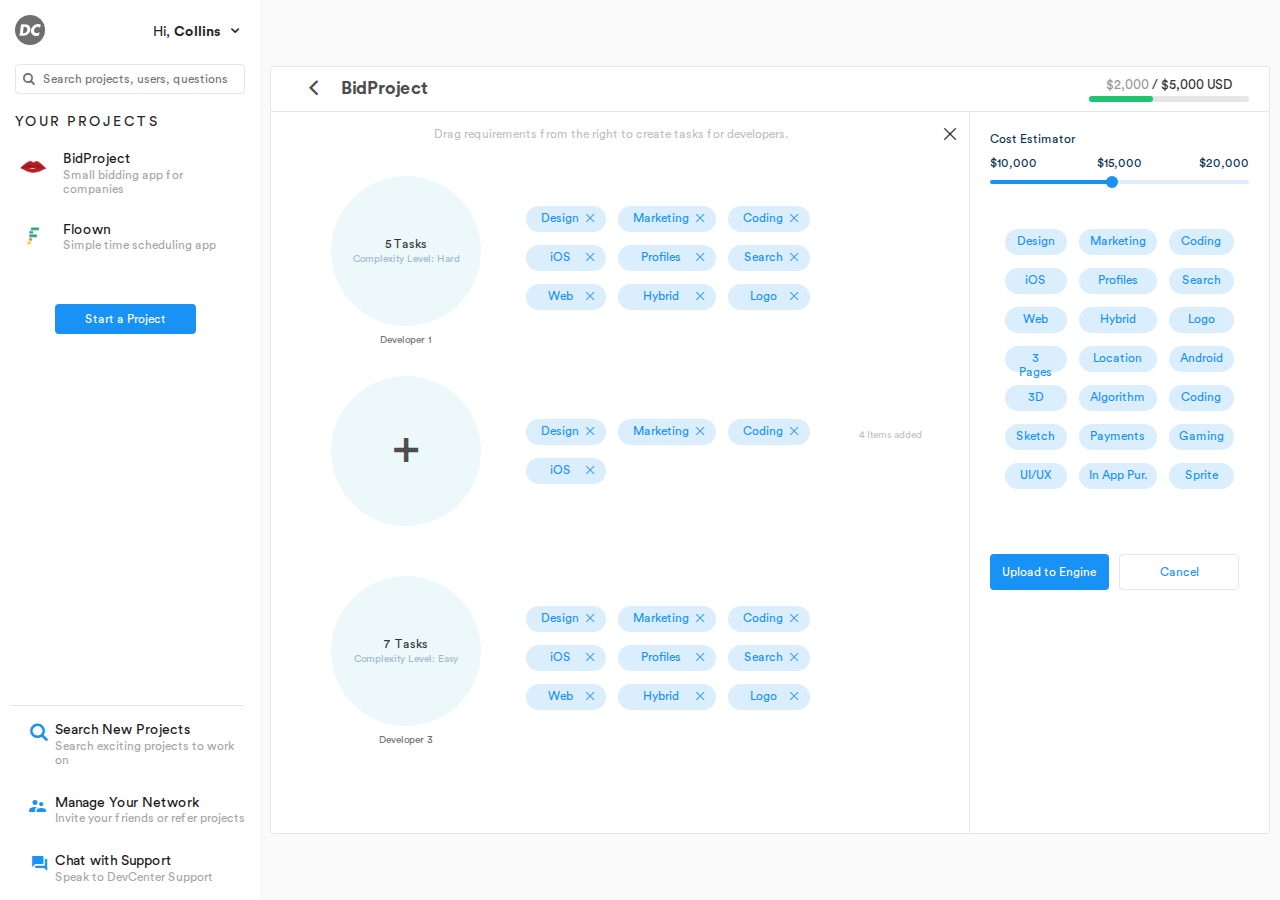
==== commit 29684883: "finalized project page" ====
--- a/project.html
+++ b/project.html
@@ -86,7 +86,7 @@
 
 		<div class="board">
 			<div class="heading">
-				<div class="back-btn"><i class="wt-left-open-1"></i></div>
+				<a href="index.html" class="clear"><div class="back-btn"><i class="wt-left-open-1"></i></div></a>
 				BidProject
 				<div class="progress">
 					<div class="detail">$2,000 <span>/ $5,000 USD</span></div>
@@ -152,7 +152,44 @@
 					</div>
 				</div>
 				<div class="right">
-					
+					<div class="estimate">
+						<div class="label">Cost Estimator</div>
+						<div class="progress">
+							<div class="detail">
+								<div class="left">$10,000</div>
+								<div class="mid">$15,000</div>
+								<div class="right">$20,000</div>
+							</div>
+							<div class="progress-bar"><span class="round" style="width: 48%">&nbsp;</span></div>
+						</div>
+					</div>
+					<div class="tags">
+						<div class="tag">Design<span><i class="wt-cancel-1"></i></span></div>
+						<div class="tag">Marketing<span><i class="wt-cancel-1"></i></span></div>
+						<div class="tag">Coding<span><i class="wt-cancel-1"></i></span></div>
+						<div class="tag">iOS<span><i class="wt-cancel-1"></i></span></div>
+						<div class="tag">Profiles<span><i class="wt-cancel-1"></i></span></div>
+						<div class="tag">Search<span><i class="wt-cancel-1"></i></span></div>
+						<div class="tag">Web<span><i class="wt-cancel-1"></i></span></div>
+						<div class="tag">Hybrid<span><i class="wt-cancel-1"></i></span></div>
+						<div class="tag">Logo<span><i class="wt-cancel-1"></i></span></div>
+						<div class="tag">3 Pages<span><i class="wt-cancel-1"></i></span></div>
+						<div class="tag">Location<span><i class="wt-cancel-1"></i></span></div>
+						<div class="tag">Android<span><i class="wt-cancel-1"></i></span></div>
+						<div class="tag">3D<span><i class="wt-cancel-1"></i></span></div>
+						<div class="tag">Algorithm<span><i class="wt-cancel-1"></i></span></div>
+						<div class="tag">Coding<span><i class="wt-cancel-1"></i></span></div>
+						<div class="tag">Sketch<span><i class="wt-cancel-1"></i></span></div>
+						<div class="tag">Payments<span><i class="wt-cancel-1"></i></span></div>
+						<div class="tag">Gaming<span><i class="wt-cancel-1"></i></span></div>
+						<div class="tag">UI/UX<span><i class="wt-cancel-1"></i></span></div>
+						<div class="tag">In App Pur.<span><i class="wt-cancel-1"></i></span></div>
+						<div class="tag">Sprite<span><i class="wt-cancel-1"></i></span></div>
+					</div>
+					<div class="actions">
+						<button class="app-blue">Upload to Engine</button>
+						<button class="blue-lined">Cancel</button>
+					</div>
 				</div>
 			</div>
 		</div>
--- a/assets/css/dashboard.css
+++ b/assets/css/dashboard.css
@@ -485,7 +485,93 @@
 .assignment .action span {
   color: #9db7cc; }
 
-.assignment .tags {
+.right .estimate {
+  font-size: 12px;
+  color: #043155; }
+
+.right .estimate .progress-bar {
+  height: 4px;
+  background-color: #dbeefd;
+  border-radius: 3px; }
+
+.right .estimate .progress-bar span {
+  background-color: #1892F4; }
+
+.right .estimate .progress .detail {
+  display: flex;
+  margin: 10px 0px 10px 0px; }
+
+.right .estimate .progress .detail div {
+  width: 33.33%;
+  text-align: center; }
+
+.right .estimate .progress .detail > div:last-child {
+  text-align: right; }
+
+.right .estimate .progress .detail > div:first-child {
+  text-align: left; }
+
+.right .tags {
+  margin: 40px 10px 0px 10px;
+  width: auto;
+  height: auto;
+  max-height: 100%; }
+
+.right .tags .tag span {
+  display: none; }
+
+.right .actions {
+  text-align: center;
+  margin-top: 60px;
+  display: flex; }
+
+.right .actions button {
+  width: 50%;
+  font-size: 12px;
+  padding: 10px 5px; }
+
+button.app-blue {
+  background-color: #1892F4;
+  color: #ffffff; }
+  button.app-blue:hover {
+    background-color: #0b85e7; }
+
+button.blue-lined {
+  border: 1.5px solid #e6e6e6;
+  background-color: #ffffff;
+  color: #1892F4 !important; }
+  button.blue-lined:hover {
+    background-color: #f2f2f2; }
+
+div.alert {
+  padding: 15px 10px;
+  font-size: 12px;
+  text-align: center;
+  color: #bfbfbf; }
+
+div.alert span {
+  float: right;
+  color: #1a1a1a; }
+
+div.progress .progress-bar span {
+  display: block;
+  width: 40%;
+  background-color: #1fc473;
+  height: 100%;
+  border-radius: 3px;
+  position: relative; }
+
+div.progress .progress-bar span.round::after {
+  content: "";
+  width: 12px;
+  height: 12px;
+  background-color: inherit;
+  position: absolute;
+  right: -4px;
+  border-radius: 6px;
+  top: -4px; }
+
+div.tags {
   display: grid;
   grid-template-columns: auto auto auto;
   grid-gap: 3px 2px;
@@ -495,7 +581,7 @@
   align-self: center;
   position: relative; }
 
-.assignment .tags .tag {
+div.tags .tag {
   background-color: #dbeefd;
   padding: 5px 10px;
   margin: 5px;
@@ -505,12 +591,12 @@
   height: 26px;
   text-align: center; }
 
-.assignment .tags .tag span {
+div.tags .tag span {
   float: right;
   font-size: 8px;
   line-height: 2; }
 
-.assignment .tag-line {
+div.tag-line {
   font-size: 10px;
   position: absolute;
   bottom: -20px;
@@ -518,7 +604,7 @@
   width: 100%;
   text-align: center; }
 
-.assignment .tag-line.alt {
+div.tag-line.alt {
   left: 100%;
   width: auto;
   top: 15px;
@@ -526,28 +612,11 @@
   min-width: 150px;
   color: #bfbfbf; }
 
-.assignment .action > div:first-child i {
+div.action > div:first-child i {
   color: #4d4d4d; }
 
-.assignment .action > div:first-child i.rt::before {
+div.action > div:first-child i.rt::before {
   transform: rotateZ(-45deg); }
-
-div.alert {
-  padding: 15px 10px;
-  font-size: 12px;
-  text-align: center;
-  color: #bfbfbf; }
-
-div.alert span {
-  float: right;
-  color: #1a1a1a; }
-
-div.progress .progress-bar span {
-  display: block;
-  width: 40%;
-  background-color: #1fc473;
-  height: 100%;
-  border-radius: 3px; }
 
 div.checkbox input {
   display: none; }
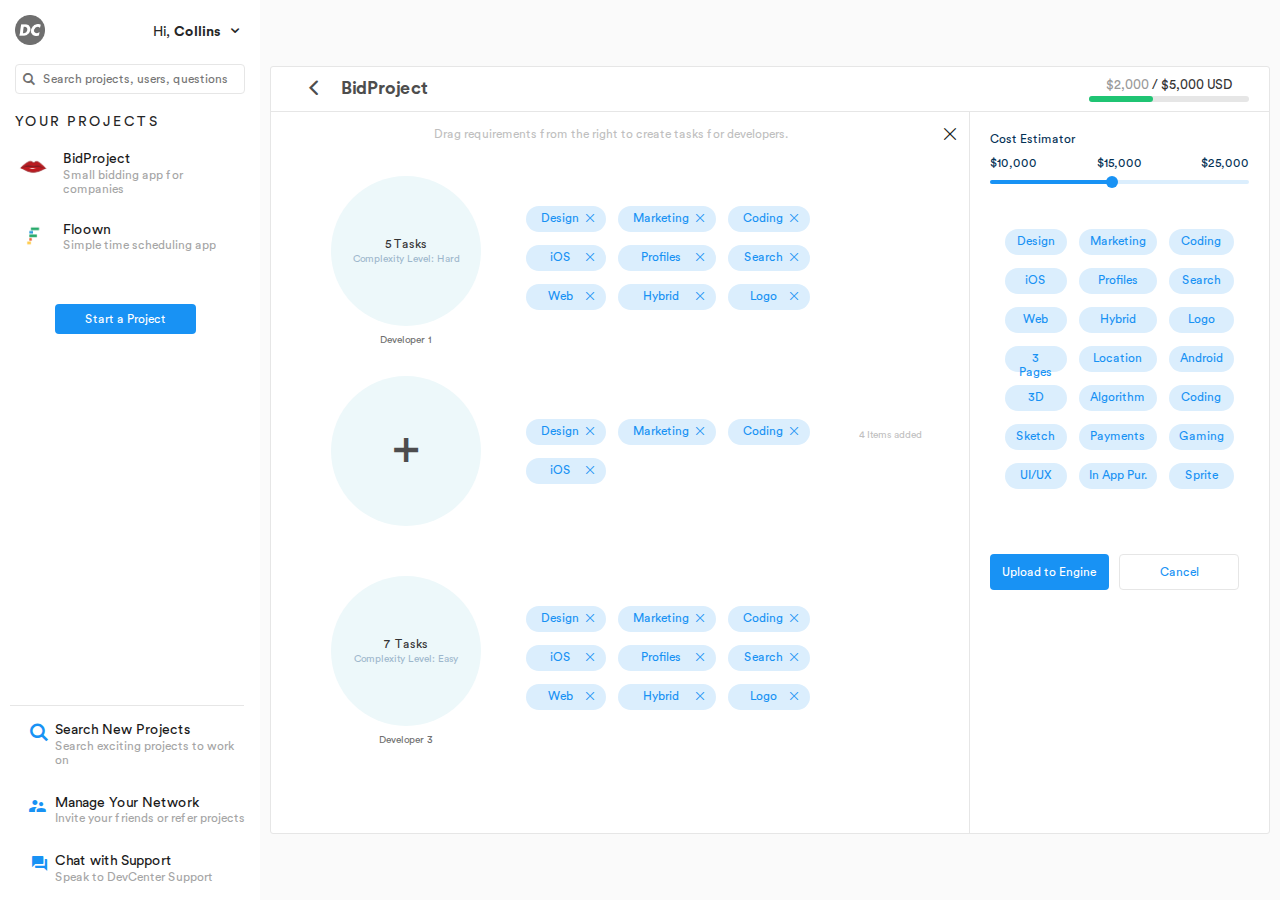
==== commit 941643b5: "update project.html" ====
--- a/project.html
+++ b/project.html
@@ -158,7 +158,7 @@
 							<div class="detail">
 								<div class="left">$10,000</div>
 								<div class="mid">$15,000</div>
-								<div class="right">$20,000</div>
+								<div class="right">$25,000</div>
 							</div>
 							<div class="progress-bar"><span class="round" style="width: 48%">&nbsp;</span></div>
 						</div>
